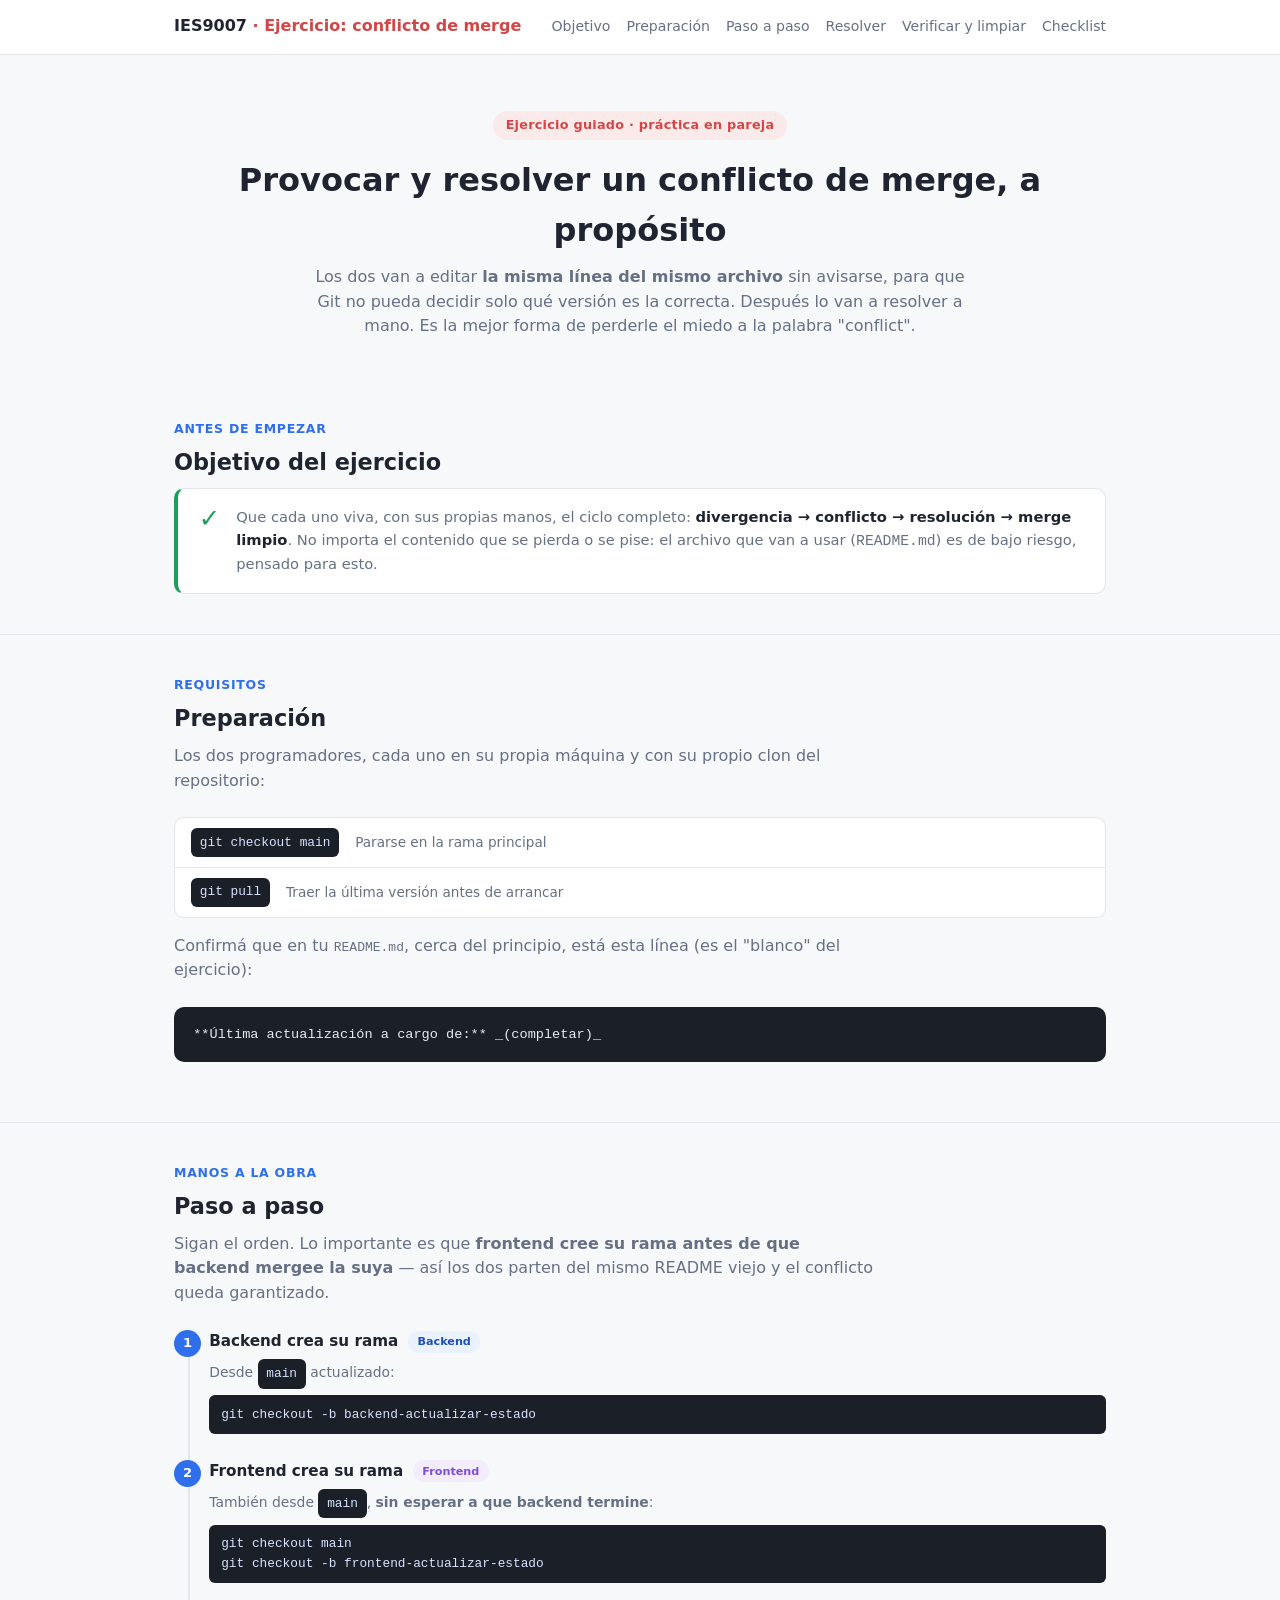
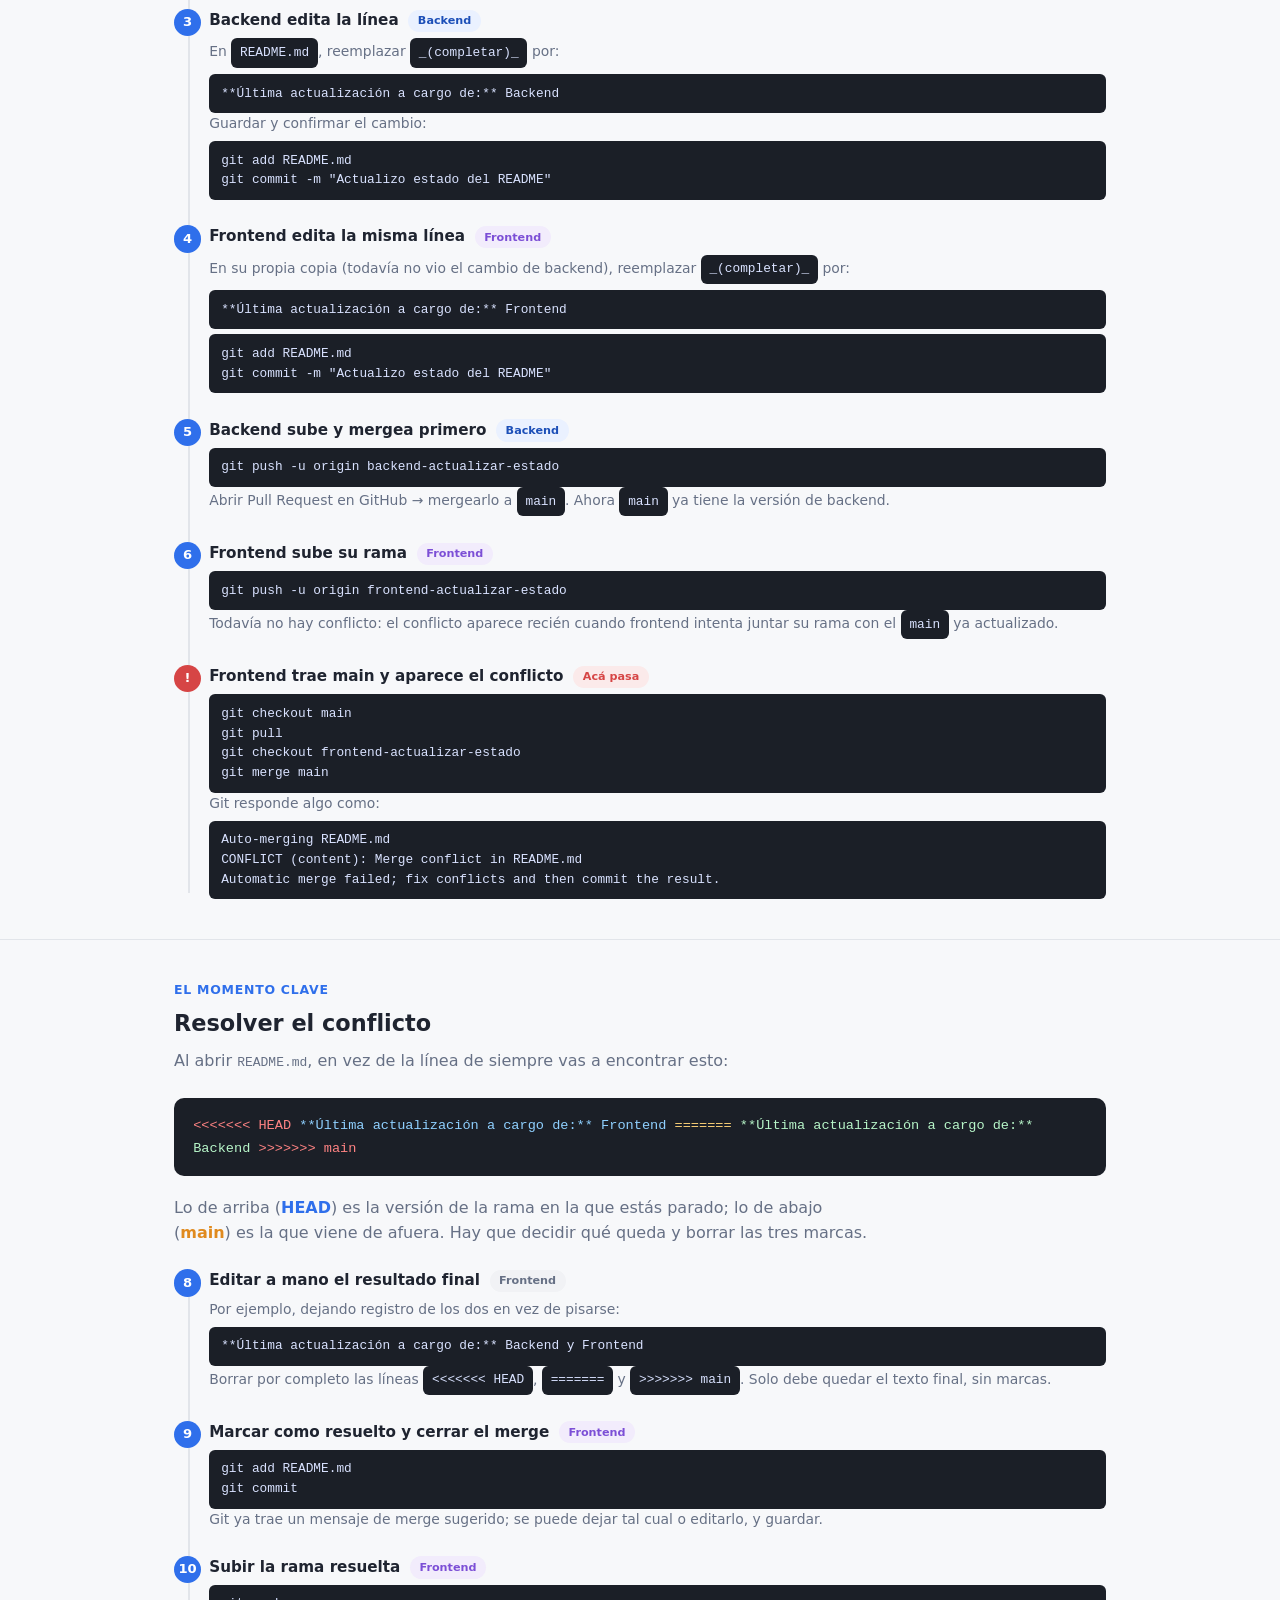
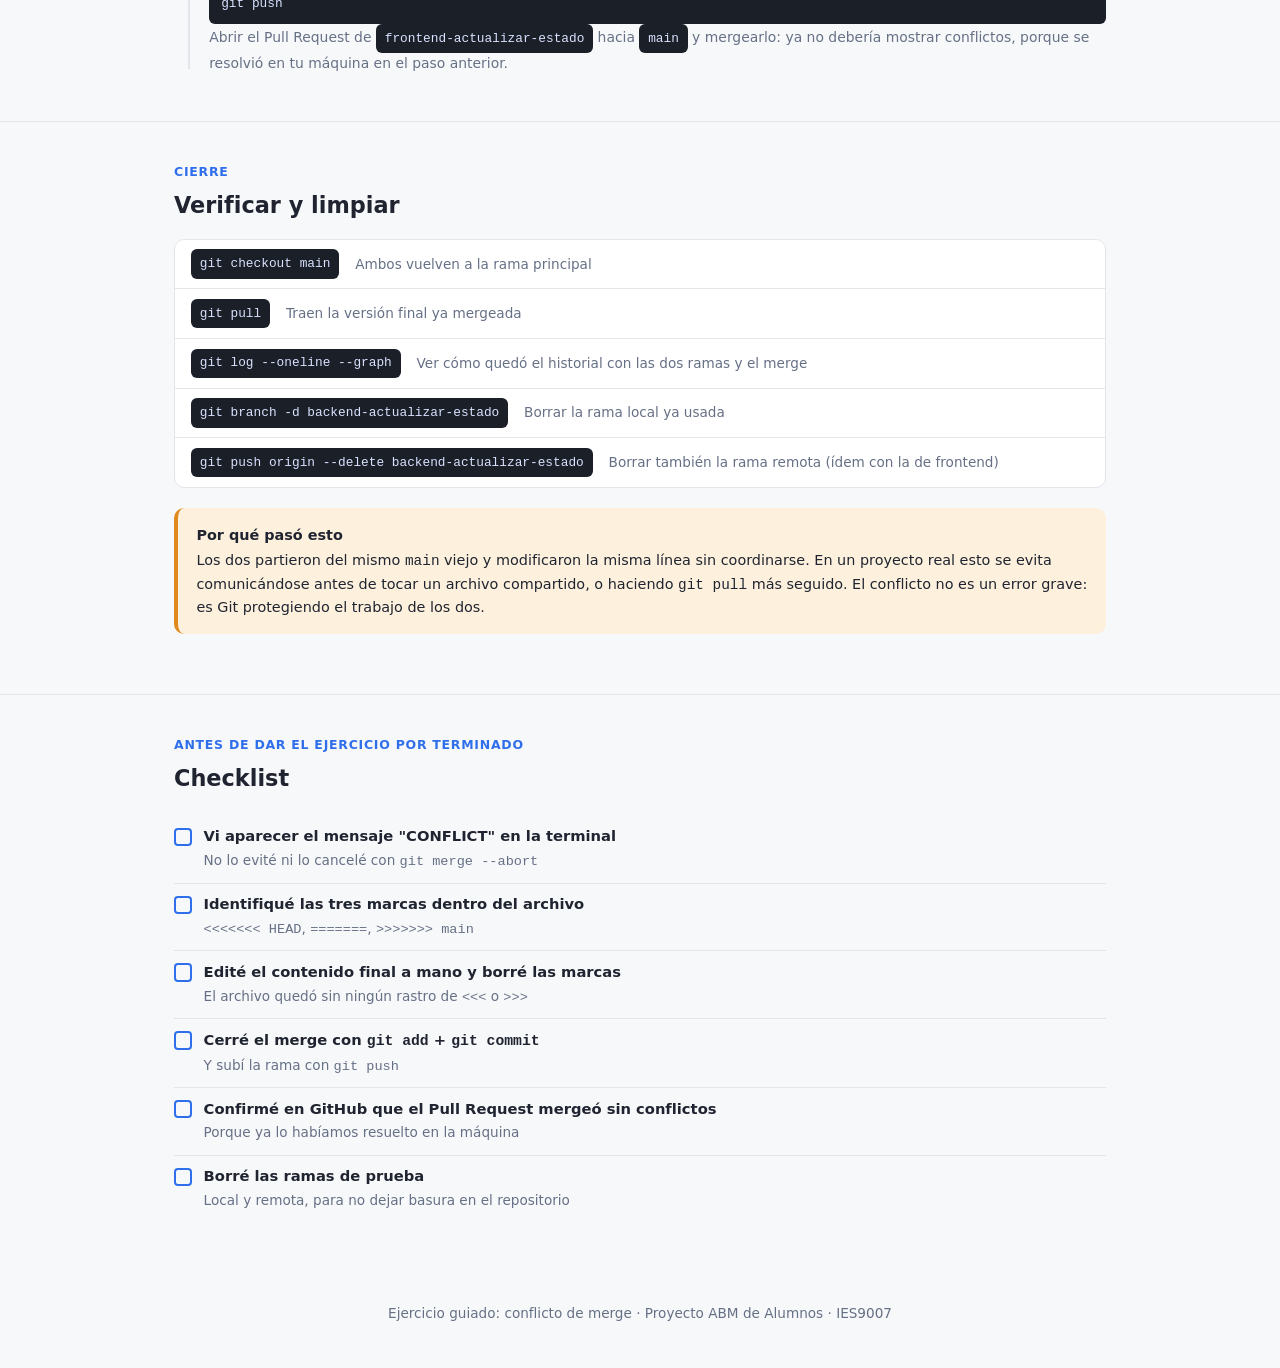
==== ejercicio-conflicto.html @ cd8dc32d "Agregar ejercicio guiado para provocar y resolver un conflicto de merge HTML paso a paso donde backe" ====
<!DOCTYPE html>
<html lang="es">
<head>
<meta charset="UTF-8">
<meta name="viewport" content="width=device-width, initial-scale=1.0">
<title>Ejercicio: conflicto de merge · ABM de Alumnos</title>
<style>
  :root {
    --azul: #2f6feb; --azul-osc: #1c4fb8; --azul-claro: #eaf1ff;
    --verde: #1e9e5a; --verde-claro: #e6f6ee;
    --naranja: #e08a1e; --naranja-claro: #fdf1de;
    --violeta: #7c4fd6; --violeta-claro: #f2ecfc;
    --rojo: #d64545; --rojo-claro: #fbeaea;
    --gris: #667085; --gris-claro: #f1f2f5;
    --texto: #1f2430; --borde: #e2e5ea; --fondo: #f7f8fa; --tarjeta: #ffffff;
    --oscuro: #1b1f27;
  }
  * { box-sizing: border-box; }
  html { scroll-behavior: smooth; }
  body {
    margin: 0; font-family: system-ui, -apple-system, "Segoe UI", Arial, sans-serif;
    color: var(--texto); background: var(--fondo); line-height: 1.55;
  }
  .wrap { max-width: 980px; margin: 0 auto; padding: 0 1.5rem; }

  nav.topnav { position: sticky; top: 0; z-index: 10; background: var(--tarjeta); border-bottom: 1px solid var(--borde); }
  .topnav .wrap { display: flex; align-items: center; justify-content: space-between; padding: 0.9rem 1.5rem; gap: 1rem; flex-wrap: wrap; }
  .topnav .brand { font-weight: 700; color: var(--texto); }
  .topnav .brand span { color: var(--rojo); }
  .topnav .links { display: flex; gap: 1rem; flex-wrap: wrap; font-size: 0.88rem; }
  .topnav .links a { color: var(--gris); text-decoration: none; }
  .topnav .links a:hover { color: var(--azul); }

  header.hero { padding: 3.5rem 0 2.5rem; text-align: center; }
  header.hero .kicker {
    display: inline-block; background: var(--rojo-claro); color: var(--rojo);
    padding: 0.3rem 0.8rem; border-radius: 999px; font-size: 0.8rem; font-weight: 600;
    letter-spacing: 0.02em; margin-bottom: 1rem;
  }
  header.hero h1 { font-size: 2rem; margin: 0 0 0.6rem; }
  header.hero p { color: var(--gris); max-width: 660px; margin: 0 auto; }

  section { padding: 2.5rem 0; border-top: 1px solid var(--borde); }
  section:first-of-type { border-top: none; }
  .eyebrow { font-size: 0.78rem; font-weight: 700; text-transform: uppercase; letter-spacing: 0.06em; color: var(--azul); margin: 0 0 0.4rem; }
  h2.title { font-size: 1.4rem; margin: 0 0 0.5rem; }
  .lead { color: var(--gris); max-width: 700px; margin: 0 0 1.5rem; }

  .goal-box {
    display: flex; gap: 1rem; background: var(--tarjeta); border: 1px solid var(--borde);
    border-left: 4px solid var(--verde); border-radius: 10px; padding: 1.1rem 1.3rem;
  }
  .goal-box .num { font-size: 1.6rem; font-weight: 800; color: var(--verde); line-height: 1; }
  .goal-box p { margin: 0; color: var(--gris); font-size: 0.92rem; }
  .goal-box strong { color: var(--texto); }

  .cmd-table { border: 1px solid var(--borde); border-radius: 10px; background: var(--tarjeta); overflow: hidden; margin: 1rem 0; }
  .cmd-row { display: flex; align-items: center; gap: 1rem; padding: 0.6rem 1rem; border-top: 1px solid var(--borde); flex-wrap: wrap; }
  .cmd-row:first-child { border-top: none; }
  .cmd-row code { font-family: "Consolas","SF Mono",monospace; background: var(--oscuro); color: #d9e2ff; padding: 0.3rem 0.55rem; border-radius: 6px; font-size: 0.8rem; }
  .cmd-row .desc { color: var(--gris); font-size: 0.85rem; flex: 1; }

  .badge {
    display: inline-block; font-size: 0.7rem; font-weight: 700; padding: 0.15rem 0.6rem;
    border-radius: 999px; white-space: nowrap;
  }
  .badge.backend { background: var(--azul-claro); color: var(--azul-osc); }
  .badge.frontend { background: var(--violeta-claro); color: var(--violeta); }
  .badge.ambos { background: var(--gris-claro); color: var(--gris); }
  .badge.conflicto { background: var(--rojo-claro); color: var(--rojo); }

  .timeline { position: relative; margin: 1.5rem 0 0; padding-left: 2.2rem; }
  .timeline::before { content: ""; position: absolute; left: 0.85rem; top: 0.4rem; bottom: 0.4rem; width: 2px; background: var(--borde); }
  .tl-step { position: relative; margin-bottom: 1.6rem; }
  .tl-step:last-child { margin-bottom: 0; }
  .tl-step .num {
    position: absolute; left: -2.2rem; top: 0; width: 1.7rem; height: 1.7rem; border-radius: 50%;
    background: var(--azul); color: #fff; display: flex; align-items: center; justify-content: center;
    font-size: 0.82rem; font-weight: 700;
  }
  .tl-step.conflicto .num { background: var(--rojo); }
  .tl-step .head { display: flex; align-items: center; gap: 0.6rem; margin-bottom: 0.35rem; flex-wrap: wrap; }
  .tl-step h4 { margin: 0; font-size: 0.95rem; }
  .tl-step p { margin: 0 0 0.4rem; color: var(--gris); font-size: 0.87rem; }
  .tl-step code {
    display: inline-block; font-family: "Consolas","SF Mono",monospace; background: var(--oscuro);
    color: #d9e2ff; padding: 0.3rem 0.55rem; border-radius: 6px; font-size: 0.8rem; white-space: pre;
  }
  .tl-step pre {
    margin: 0.3rem 0 0; font-family: "Consolas","SF Mono",monospace; background: var(--oscuro);
    color: #d9e2ff; padding: 0.6rem 0.75rem; border-radius: 6px; font-size: 0.8rem; overflow-x: auto;
  }

  .conflict-block {
    font-family: "Consolas","SF Mono",monospace; font-size: 0.85rem; background: var(--oscuro);
    color: #e8ebf5; border-radius: 10px; padding: 1rem 1.2rem; margin: 1.25rem 0; overflow-x: auto;
    line-height: 1.7;
  }
  .conflict-block .m1 { color: #ff8383; }
  .conflict-block .m2 { color: #ffd479; }
  .conflict-block .ours { color: #8fd0ff; }
  .conflict-block .theirs { color: #b7f5c8; }

  .tip { border-radius: 10px; padding: 1rem 1.15rem; margin: 1.25rem 0; border-left: 4px solid var(--azul); background: var(--azul-claro); font-size: 0.9rem; }
  .tip.warn { border-left-color: var(--naranja); background: var(--naranja-claro); }
  .tip.danger { border-left-color: var(--rojo); background: var(--rojo-claro); }
  .tip strong { display: block; margin-bottom: 0.2rem; }

  .checklist { list-style: none; padding: 0; margin: 1.25rem 0 0; }
  .checklist li { display: flex; gap: 0.7rem; align-items: flex-start; padding: 0.6rem 0; border-top: 1px solid var(--borde); }
  .checklist li:first-child { border-top: none; }
  .checklist .box { flex: 0 0 auto; width: 1.15rem; height: 1.15rem; border: 2px solid var(--azul); border-radius: 4px; margin-top: 0.15rem; }
  .checklist .txt strong { display: block; font-size: 0.92rem; }
  .checklist .txt span { color: var(--gris); font-size: 0.85rem; }

  footer { text-align: center; color: var(--gris); font-size: 0.85rem; padding: 2.5rem 0 3rem; }
</style>
</head>
<body>

<nav class="topnav">
  <div class="wrap">
    <div class="brand">IES9007 <span>· Ejercicio: conflicto de merge</span></div>
    <div class="links">
      <a href="#objetivo">Objetivo</a>
      <a href="#preparacion">Preparación</a>
      <a href="#paso-a-paso">Paso a paso</a>
      <a href="#resolver">Resolver</a>
      <a href="#verificar">Verificar y limpiar</a>
      <a href="#checklist">Checklist</a>
    </div>
  </div>
</nav>

<header class="hero">
  <div class="wrap">
    <span class="kicker">Ejercicio guiado · práctica en pareja</span>
    <h1>Provocar y resolver un conflicto de merge, a propósito</h1>
    <p>Los dos van a editar <strong>la misma línea del mismo archivo</strong> sin
       avisarse, para que Git no pueda decidir solo qué versión es la correcta.
       Después lo van a resolver a mano. Es la mejor forma de perderle el miedo a
       la palabra "conflict".</p>
  </div>
</header>

<section id="objetivo">
  <div class="wrap">
    <p class="eyebrow">Antes de empezar</p>
    <h2 class="title">Objetivo del ejercicio</h2>
    <div class="goal-box">
      <div class="num">✓</div>
      <p>Que cada uno viva, con sus propias manos, el ciclo completo:
         <strong>divergencia → conflicto → resolución → merge limpio</strong>.
         No importa el contenido que se pierda o se pise: el archivo que van a usar
         (<code>README.md</code>) es de bajo riesgo, pensado para esto.</p>
    </div>
  </div>
</section>

<section id="preparacion">
  <div class="wrap">
    <p class="eyebrow">Requisitos</p>
    <h2 class="title">Preparación</h2>
    <p class="lead">Los dos programadores, cada uno en su propia máquina y con su
       propio clon del repositorio:</p>
    <div class="cmd-table">
      <div class="cmd-row"><code>git checkout main</code><span class="desc">Pararse en la rama principal</span></div>
      <div class="cmd-row"><code>git pull</code><span class="desc">Traer la última versión antes de arrancar</span></div>
    </div>
    <p class="lead">Confirmá que en tu <code>README.md</code>, cerca del principio,
       está esta línea (es el "blanco" del ejercicio):</p>
    <div class="conflict-block">**Última actualización a cargo de:** _(completar)_</div>
  </div>
</section>

<section id="paso-a-paso">
  <div class="wrap">
    <p class="eyebrow">Manos a la obra</p>
    <h2 class="title">Paso a paso</h2>
    <p class="lead">Sigan el orden. Lo importante es que <strong>frontend cree su
       rama antes de que backend mergee la suya</strong> — así los dos parten del
       mismo README viejo y el conflicto queda garantizado.</p>

    <div class="timeline">
      <div class="tl-step">
        <div class="head"><span class="num">1</span><h4>Backend crea su rama</h4><span class="badge backend">Backend</span></div>
        <p>Desde <code>main</code> actualizado:</p>
        <pre>git checkout -b backend-actualizar-estado</pre>
      </div>

      <div class="tl-step">
        <div class="head"><span class="num">2</span><h4>Frontend crea su rama</h4><span class="badge frontend">Frontend</span></div>
        <p>También desde <code>main</code>, <strong>sin esperar a que backend termine</strong>:</p>
        <pre>git checkout main
git checkout -b frontend-actualizar-estado</pre>
      </div>

      <div class="tl-step">
        <div class="head"><span class="num">3</span><h4>Backend edita la línea</h4><span class="badge backend">Backend</span></div>
        <p>En <code>README.md</code>, reemplazar <code>_(completar)_</code> por:</p>
        <pre>**Última actualización a cargo de:** Backend</pre>
        <p>Guardar y confirmar el cambio:</p>
        <pre>git add README.md
git commit -m "Actualizo estado del README"</pre>
      </div>

      <div class="tl-step">
        <div class="head"><span class="num">4</span><h4>Frontend edita la misma línea</h4><span class="badge frontend">Frontend</span></div>
        <p>En su propia copia (todavía no vio el cambio de backend), reemplazar
           <code>_(completar)_</code> por:</p>
        <pre>**Última actualización a cargo de:** Frontend</pre>
        <pre>git add README.md
git commit -m "Actualizo estado del README"</pre>
      </div>

      <div class="tl-step">
        <div class="head"><span class="num">5</span><h4>Backend sube y mergea primero</h4><span class="badge backend">Backend</span></div>
        <pre>git push -u origin backend-actualizar-estado</pre>
        <p>Abrir Pull Request en GitHub → mergearlo a <code>main</code>. Ahora
           <code>main</code> ya tiene la versión de backend.</p>
      </div>

      <div class="tl-step">
        <div class="head"><span class="num">6</span><h4>Frontend sube su rama</h4><span class="badge frontend">Frontend</span></div>
        <pre>git push -u origin frontend-actualizar-estado</pre>
        <p>Todavía no hay conflicto: el conflicto aparece recién cuando frontend
           intenta juntar su rama con el <code>main</code> ya actualizado.</p>
      </div>

      <div class="tl-step conflicto">
        <div class="head"><span class="num">!</span><h4>Frontend trae main y aparece el conflicto</h4><span class="badge conflicto">Acá pasa</span></div>
        <pre>git checkout main
git pull
git checkout frontend-actualizar-estado
git merge main</pre>
        <p>Git responde algo como:</p>
        <pre>Auto-merging README.md
CONFLICT (content): Merge conflict in README.md
Automatic merge failed; fix conflicts and then commit the result.</pre>
      </div>
    </div>
  </div>
</section>

<section id="resolver">
  <div class="wrap">
    <p class="eyebrow">El momento clave</p>
    <h2 class="title">Resolver el conflicto</h2>
    <p class="lead">Al abrir <code>README.md</code>, en vez de la línea de siempre
       vas a encontrar esto:</p>

    <div class="conflict-block"><span class="m1">&lt;&lt;&lt;&lt;&lt;&lt;&lt; HEAD</span>
<span class="ours">**Última actualización a cargo de:** Frontend</span>
<span class="m2">=======</span>
<span class="theirs">**Última actualización a cargo de:** Backend</span>
<span class="m1">&gt;&gt;&gt;&gt;&gt;&gt;&gt; main</span></div>

    <p class="lead">Lo de arriba (<span style="color:var(--azul);font-weight:600;">HEAD</span>)
       es la versión de la rama en la que estás parado; lo de abajo
       (<span style="color:var(--naranja);font-weight:600;">main</span>) es la que
       viene de afuera. Hay que decidir qué queda y borrar las tres marcas.</p>

    <div class="timeline">
      <div class="tl-step">
        <div class="head"><span class="num">8</span><h4>Editar a mano el resultado final</h4><span class="badge ambos">Frontend</span></div>
        <p>Por ejemplo, dejando registro de los dos en vez de pisarse:</p>
        <pre>**Última actualización a cargo de:** Backend y Frontend</pre>
        <p>Borrar por completo las líneas <code>&lt;&lt;&lt;&lt;&lt;&lt;&lt; HEAD</code>,
           <code>=======</code> y <code>&gt;&gt;&gt;&gt;&gt;&gt;&gt; main</code>. Solo
           debe quedar el texto final, sin marcas.</p>
      </div>
      <div class="tl-step">
        <div class="head"><span class="num">9</span><h4>Marcar como resuelto y cerrar el merge</h4><span class="badge frontend">Frontend</span></div>
        <pre>git add README.md
git commit</pre>
        <p>Git ya trae un mensaje de merge sugerido; se puede dejar tal cual o
           editarlo, y guardar.</p>
      </div>
      <div class="tl-step">
        <div class="head"><span class="num">10</span><h4>Subir la rama resuelta</h4><span class="badge frontend">Frontend</span></div>
        <pre>git push</pre>
        <p>Abrir el Pull Request de <code>frontend-actualizar-estado</code> hacia
           <code>main</code> y mergearlo: ya no debería mostrar conflictos, porque
           se resolvió en tu máquina en el paso anterior.</p>
      </div>
    </div>
  </div>
</section>

<section id="verificar">
  <div class="wrap">
    <p class="eyebrow">Cierre</p>
    <h2 class="title">Verificar y limpiar</h2>
    <div class="cmd-table">
      <div class="cmd-row"><code>git checkout main</code><span class="desc">Ambos vuelven a la rama principal</span></div>
      <div class="cmd-row"><code>git pull</code><span class="desc">Traen la versión final ya mergeada</span></div>
      <div class="cmd-row"><code>git log --oneline --graph</code><span class="desc">Ver cómo quedó el historial con las dos ramas y el merge</span></div>
      <div class="cmd-row"><code>git branch -d backend-actualizar-estado</code><span class="desc">Borrar la rama local ya usada</span></div>
      <div class="cmd-row"><code>git push origin --delete backend-actualizar-estado</code><span class="desc">Borrar también la rama remota (ídem con la de frontend)</span></div>
    </div>

    <div class="tip warn">
      <strong>Por qué pasó esto</strong>
      Los dos partieron del mismo <code>main</code> viejo y modificaron la misma
      línea sin coordinarse. En un proyecto real esto se evita comunicándose antes
      de tocar un archivo compartido, o haciendo <code>git pull</code> más seguido.
      El conflicto no es un error grave: es Git protegiendo el trabajo de los dos.
    </div>
  </div>
</section>

<section id="checklist">
  <div class="wrap">
    <p class="eyebrow">Antes de dar el ejercicio por terminado</p>
    <h2 class="title">Checklist</h2>
    <ul class="checklist">
      <li><div class="box"></div><div class="txt"><strong>Vi aparecer el mensaje "CONFLICT" en la terminal</strong><span>No lo evité ni lo cancelé con <code>git merge --abort</code></span></div></li>
      <li><div class="box"></div><div class="txt"><strong>Identifiqué las tres marcas dentro del archivo</strong><span><code>&lt;&lt;&lt;&lt;&lt;&lt;&lt; HEAD</code>, <code>=======</code>, <code>&gt;&gt;&gt;&gt;&gt;&gt;&gt; main</code></span></div></li>
      <li><div class="box"></div><div class="txt"><strong>Edité el contenido final a mano y borré las marcas</strong><span>El archivo quedó sin ningún rastro de <code>&lt;&lt;&lt;</code> o <code>&gt;&gt;&gt;</code></span></div></li>
      <li><div class="box"></div><div class="txt"><strong>Cerré el merge con <code>git add</code> + <code>git commit</code></strong><span>Y subí la rama con <code>git push</code></span></div></li>
      <li><div class="box"></div><div class="txt"><strong>Confirmé en GitHub que el Pull Request mergeó sin conflictos</strong><span>Porque ya lo habíamos resuelto en la máquina</span></div></li>
      <li><div class="box"></div><div class="txt"><strong>Borré las ramas de prueba</strong><span>Local y remota, para no dejar basura en el repositorio</span></div></li>
    </ul>
  </div>
</section>

<footer>
  <div class="wrap">
    Ejercicio guiado: conflicto de merge · Proyecto ABM de Alumnos · IES9007
  </div>
</footer>

</body>
</html>
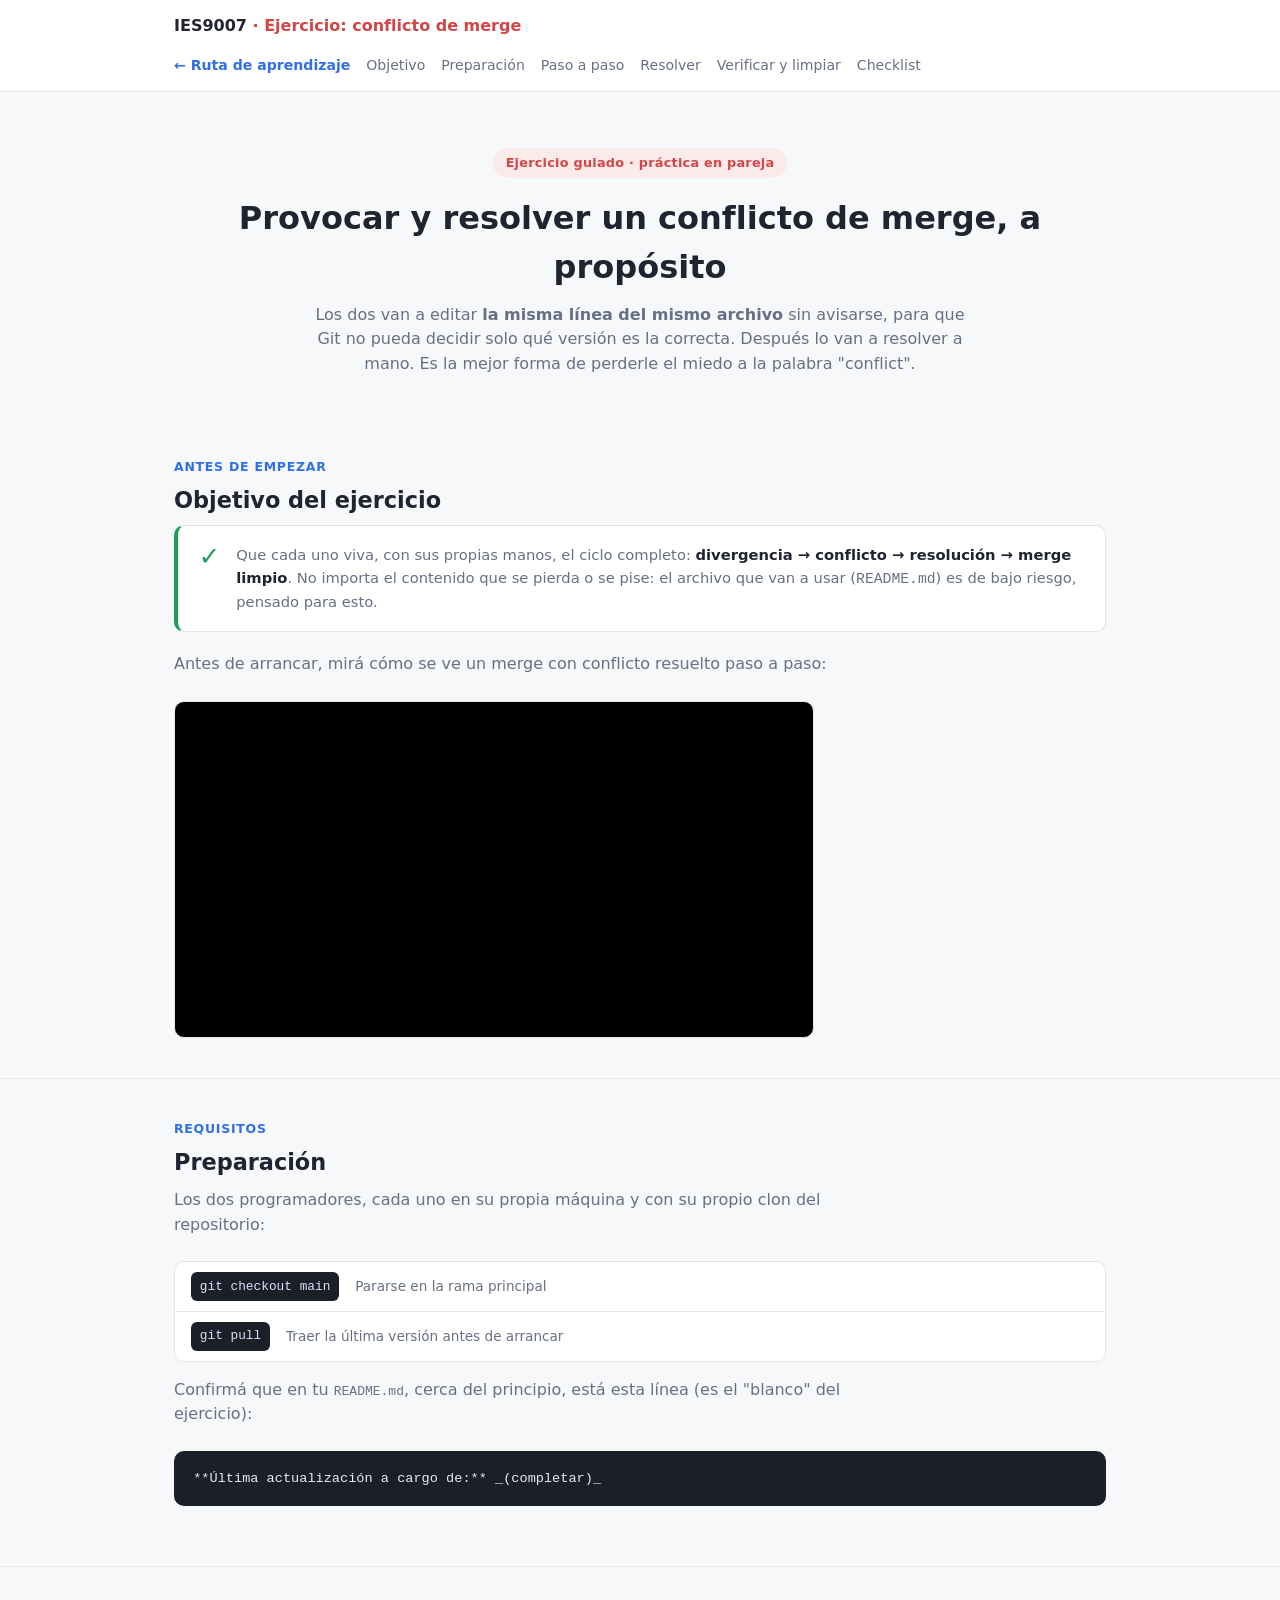
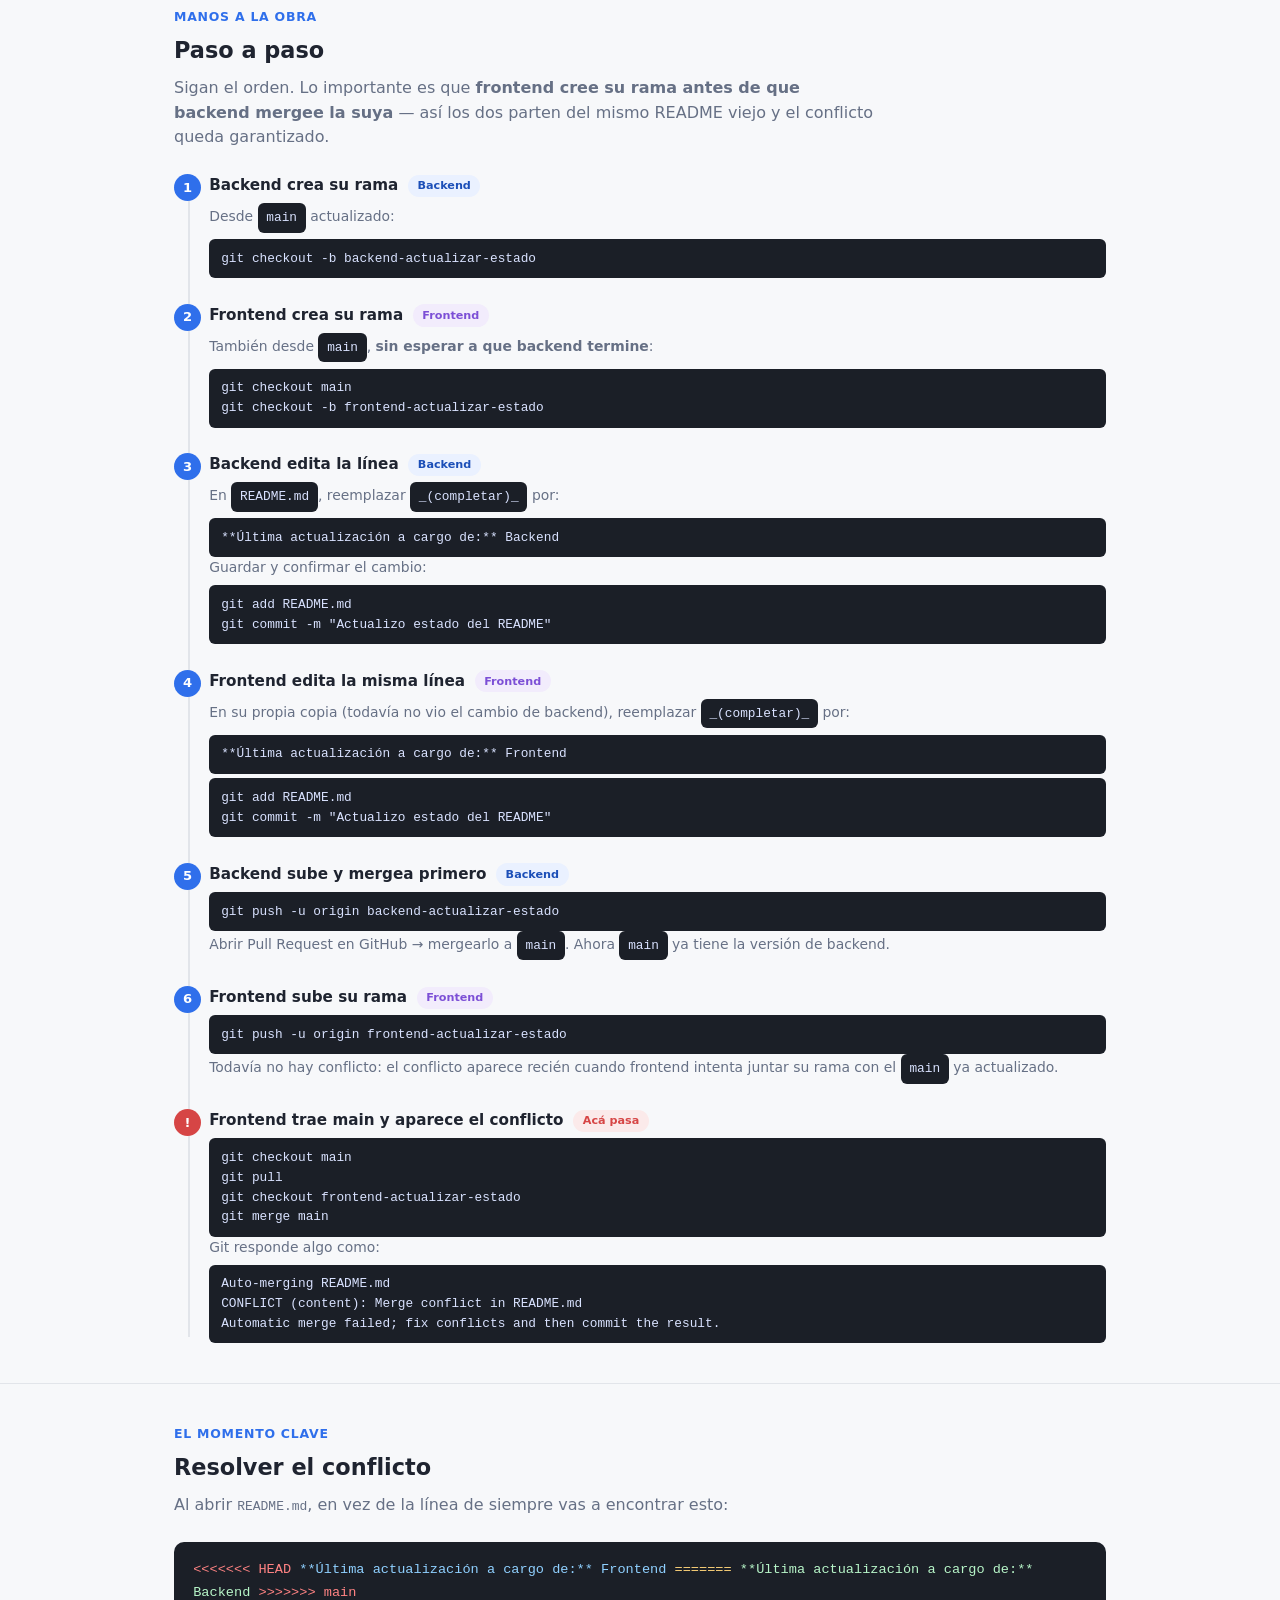
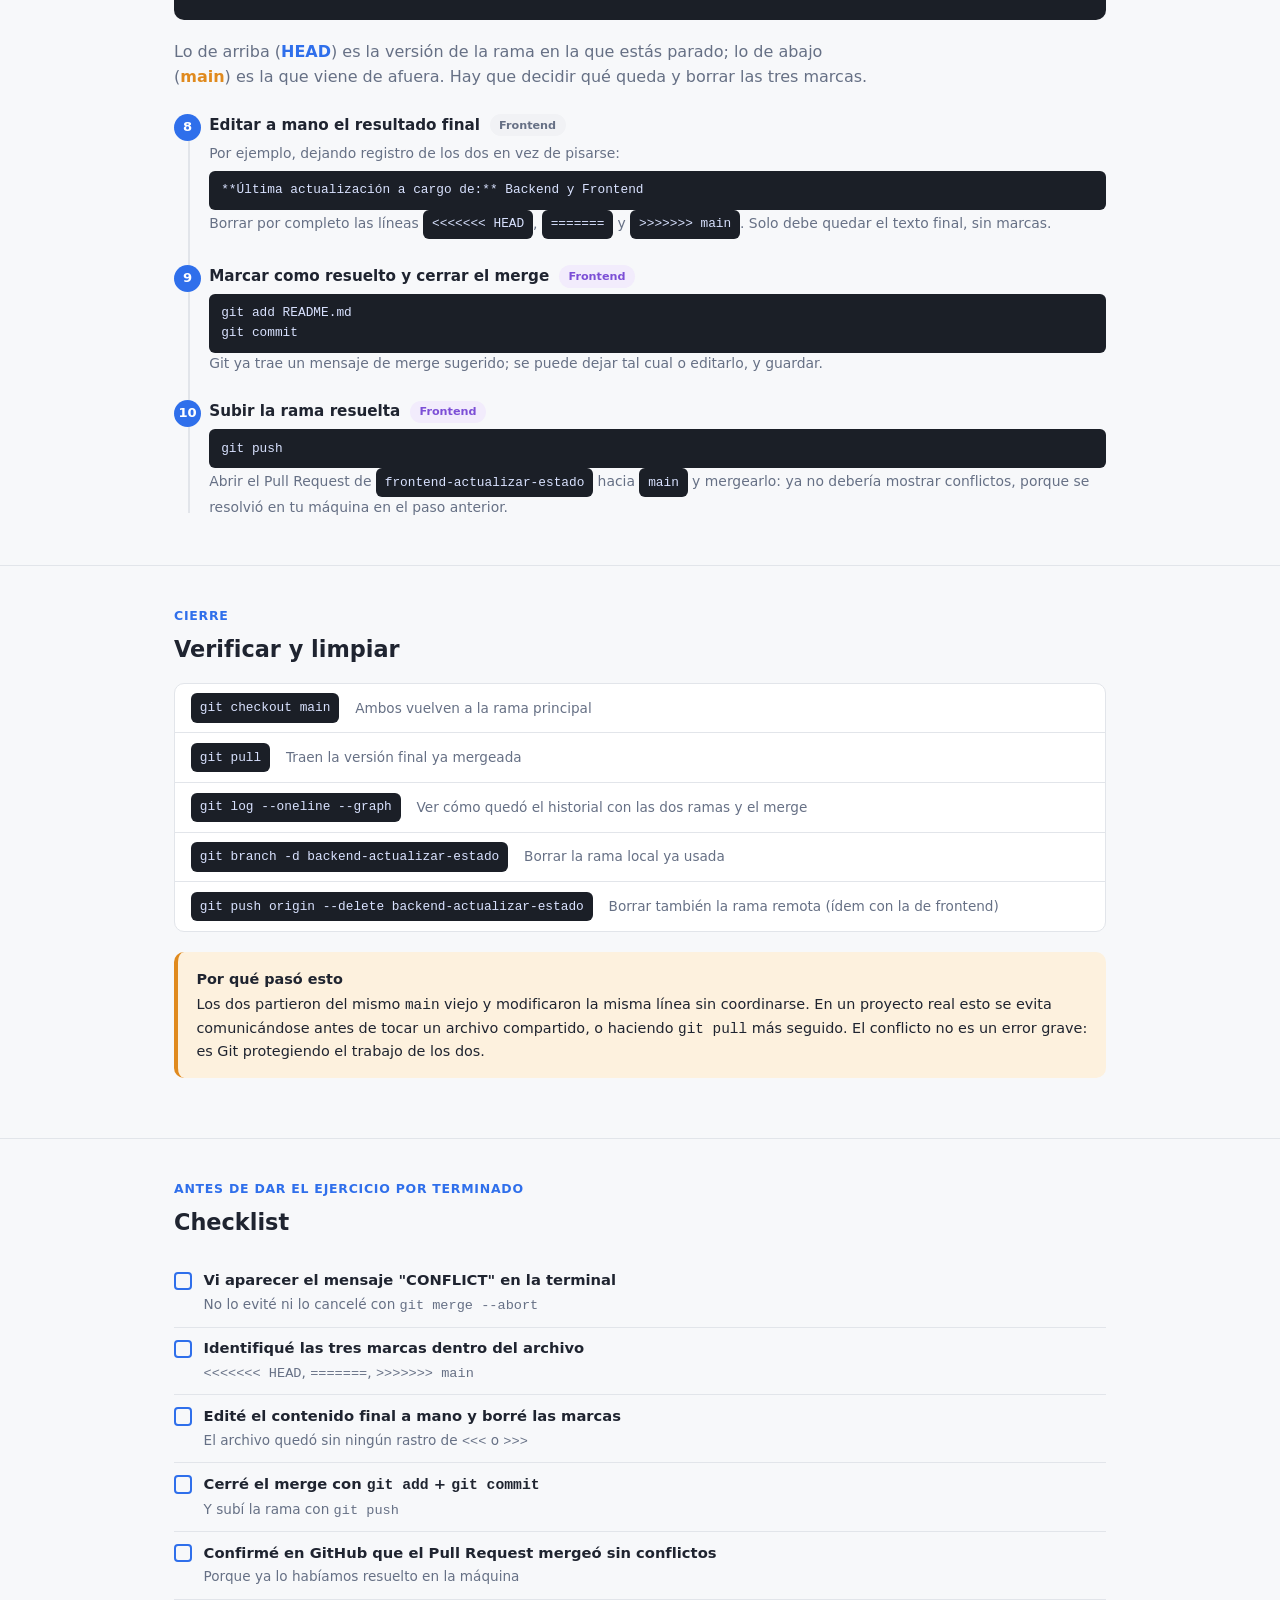
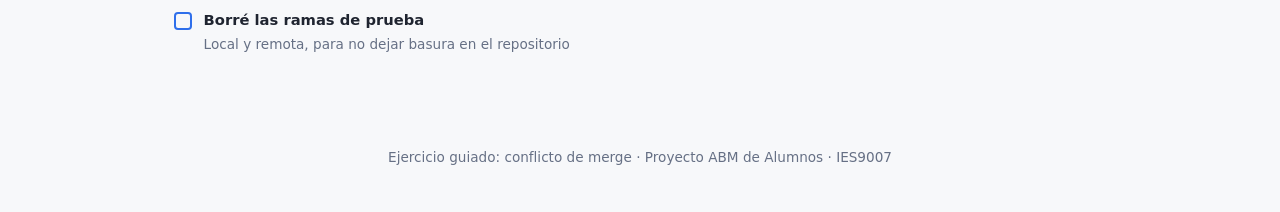
==== commit 8fd17d56: "Agregar ruta de aprendizaje con progreso, descarga en PDF y videos guia - Nuevo index.html: landing " ====
--- a/ejercicio-conflicto.html
+++ b/ejercicio-conflicto.html
@@ -30,6 +30,11 @@
   .topnav .links { display: flex; gap: 1rem; flex-wrap: wrap; font-size: 0.88rem; }
   .topnav .links a { color: var(--gris); text-decoration: none; }
   .topnav .links a:hover { color: var(--azul); }
+  .topnav .links a.volver { color: var(--azul); font-weight: 700; }
+
+  @media print {
+    nav.topnav { display: none; }
+  }
 
   header.hero { padding: 3.5rem 0 2.5rem; text-align: center; }
   header.hero .kicker {
@@ -113,6 +118,18 @@
   .checklist .txt strong { display: block; font-size: 0.92rem; }
   .checklist .txt span { color: var(--gris); font-size: 0.85rem; }
 
+  /* ---------- VIDEO EMBED ---------- */
+  .video-wrap {
+    position: relative; width: 100%; max-width: 640px; height: 0;
+    padding-bottom: 36%; margin: 1.5rem 0 0;
+    border-radius: 10px; overflow: hidden; border: 1px solid var(--borde);
+    background: #000;
+  }
+  .video-wrap iframe {
+    position: absolute; inset: 0; width: 100%; height: 100%; border: 0;
+  }
+  @media print { .video-wrap { display: none; } }
+
   footer { text-align: center; color: var(--gris); font-size: 0.85rem; padding: 2.5rem 0 3rem; }
 </style>
 </head>
@@ -122,6 +139,7 @@
   <div class="wrap">
     <div class="brand">IES9007 <span>· Ejercicio: conflicto de merge</span></div>
     <div class="links">
+      <a href="index.html" class="volver">← Ruta de aprendizaje</a>
       <a href="#objetivo">Objetivo</a>
       <a href="#preparacion">Preparación</a>
       <a href="#paso-a-paso">Paso a paso</a>
@@ -153,6 +171,12 @@
          <strong>divergencia → conflicto → resolución → merge limpio</strong>.
          No importa el contenido que se pierda o se pise: el archivo que van a usar
          (<code>README.md</code>) es de bajo riesgo, pensado para esto.</p>
+    </div>
+
+    <p class="lead" style="margin-top:1.25rem;">Antes de arrancar, mirá cómo se ve
+       un merge con conflicto resuelto paso a paso:</p>
+    <div class="video-wrap">
+      <iframe src="https://www.youtube.com/embed/Kq3AbJayY6Y" title="Cómo Unir o hacer Merge de Ramas en Git" allow="accelerometer; autoplay; clipboard-write; encrypted-media; gyroscope; picture-in-picture" allowfullscreen loading="lazy"></iframe>
     </div>
   </div>
 </section>
@@ -330,5 +354,13 @@
   </div>
 </footer>
 
+<script>
+  if (new URLSearchParams(location.search).get("pdf") === "1") {
+    window.addEventListener("load", function () {
+      setTimeout(function () { window.print(); }, 300);
+    });
+  }
+</script>
+
 </body>
 </html>
